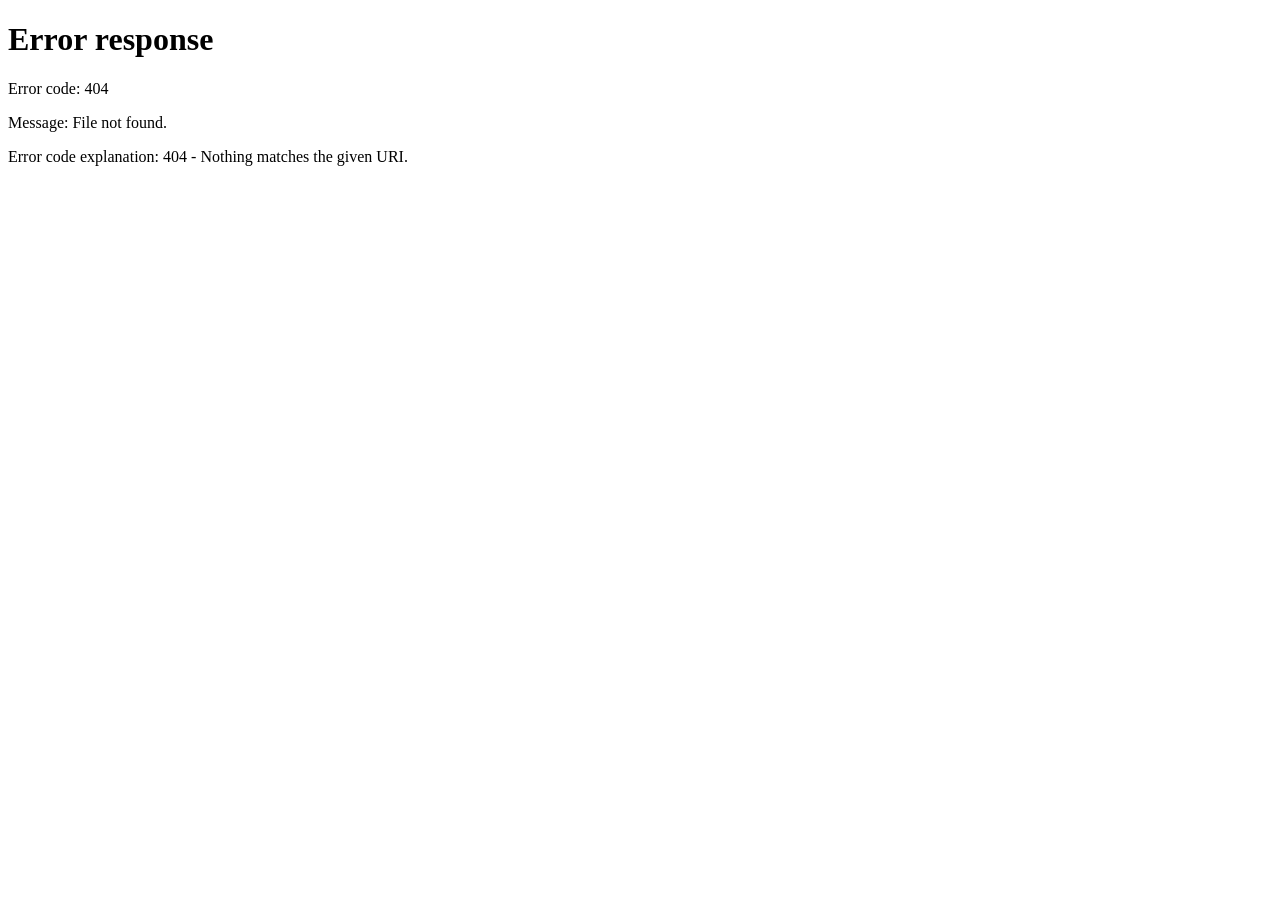
==== site/index.html @ ff88f575 "Órdenes de magnitud v1 y publicación en GitHub Pages" ====
<!doctype html>
<!-- Raíz del sitio (site/index.html). Provisional: redirige a la única exposición.
     Cuando haya una segunda, sustituir por la portada del laboratorio y quitar el noindex. -->
<html lang="es">
<head>
<meta charset="utf-8">
<meta name="viewport" content="width=device-width, initial-scale=1">
<meta name="robots" content="noindex">
<title>Laboratorio digital</title>
<script>location.replace('ordenes-de-magnitud/' + location.hash);</script>
<noscript><meta http-equiv="refresh" content="0; url=ordenes-de-magnitud/"></noscript>
<style>
  body { margin: 0; min-height: 100vh; display: grid; place-items: center; background: #070b1c; color: #eef0ff; font: 16px/1.4 system-ui, sans-serif; }
  a { color: #5ee0ff; }
</style>
</head>
<body>
<p>Laboratorio digital · <a href="ordenes-de-magnitud/">Órdenes de magnitud</a></p>
</body>
</html>
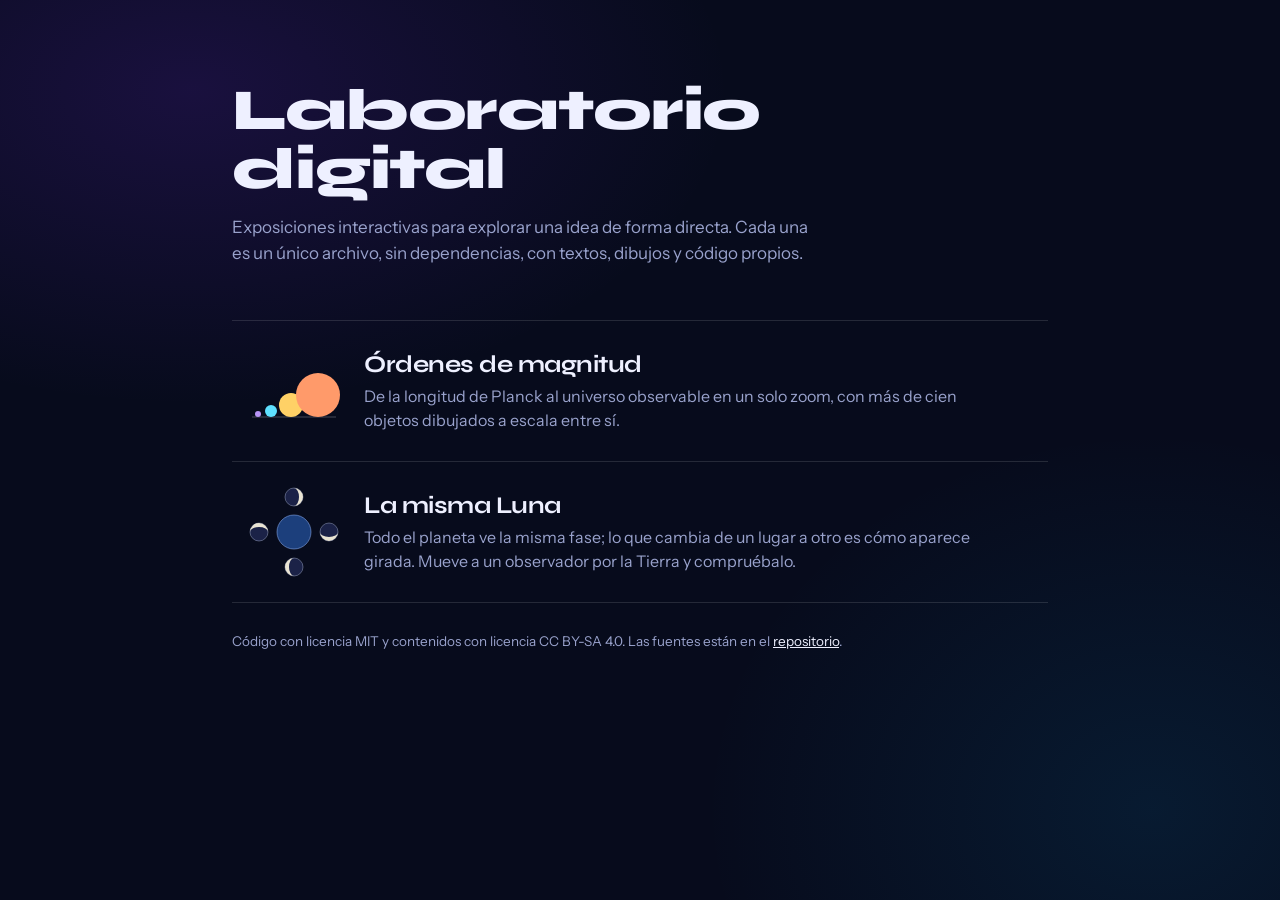
==== commit 030b9408: "La misma Luna v1, portada del laboratorio y despliegue" ====
--- a/site/index.html
+++ b/site/index.html
@@ -1,20 +1,69 @@
 <!doctype html>
-<!-- Raíz del sitio (site/index.html). Provisional: redirige a la única exposición.
-     Cuando haya una segunda, sustituir por la portada del laboratorio y quitar el noindex. -->
+<!-- Raíz del sitio (site/index.html): portada del laboratorio. Al añadir una exposición, una entrada más en la lista.
+     Los enlaces antiguos a la raíz con un objeto de Órdenes de magnitud (…/#tierra) se siguen atendiendo. -->
 <html lang="es">
 <head>
 <meta charset="utf-8">
-<meta name="viewport" content="width=device-width, initial-scale=1">
-<meta name="robots" content="noindex">
+<meta name="viewport" content="width=device-width, initial-scale=1, viewport-fit=cover">
 <title>Laboratorio digital</title>
-<script>location.replace('ordenes-de-magnitud/' + location.hash);</script>
-<noscript><meta http-equiv="refresh" content="0; url=ordenes-de-magnitud/"></noscript>
+<meta name="description" content="Exposiciones interactivas sobre ciencia y conocimiento: pequeñas aplicaciones web originales para explorar una idea de forma directa.">
+<script>if (location.hash.length > 1) location.replace('ordenes-de-magnitud/' + location.hash);</script>
+<link rel="preconnect" href="https://fonts.googleapis.com">
+<link rel="preconnect" href="https://fonts.gstatic.com" crossorigin>
+<link href="https://fonts.googleapis.com/css2?family=Instrument+Sans:wght@400;500;600&family=Syne:wght@700;800&display=swap" rel="stylesheet">
 <style>
-  body { margin: 0; min-height: 100vh; display: grid; place-items: center; background: #070b1c; color: #eef0ff; font: 16px/1.4 system-ui, sans-serif; }
-  a { color: #5ee0ff; }
+:root{
+  color-scheme:dark;
+  --void:#070b1c;--void2:#0d1330;--ink:#eef0ff;--dust:#99a2cc;--line:rgba(255,255,255,.12);--tint:#ffd166;
+  --f-display:"Syne",ui-sans-serif,system-ui,sans-serif;
+  --f-text:"Instrument Sans",ui-sans-serif,system-ui,-apple-system,"Segoe UI",sans-serif;
+  box-sizing:border-box;
+  padding-top:env(safe-area-inset-top,0px);padding-bottom:env(safe-area-inset-bottom,0px);
+}
+@media (prefers-color-scheme:dark){:root:not([data-theme="light"]){--void:#05081a;--void2:#0a0f2a}}
+:root[data-theme="dark"]{--void:#05081a;--void2:#0a0f2a}
+*,*::before,*::after{box-sizing:inherit}
+html{scroll-padding-top:env(safe-area-inset-top,0px)}
+body{margin:0;min-height:100%;background:var(--void);color:var(--ink);font-family:var(--f-text);font-size:16px;line-height:1.5;
+  background-image:radial-gradient(60% 50% at 15% 10%,rgba(109,40,217,.18),transparent 70%),radial-gradient(50% 60% at 90% 90%,rgba(14,165,233,.10),transparent 70%);background-attachment:fixed}
+main{max-width:860px;margin:0 auto;padding:clamp(40px,9vh,96px) 22px 48px}
+h1,h2{margin:0;font-family:var(--f-display);letter-spacing:-.02em}
+h1{font-weight:800;font-size:clamp(32px,6.4vw,58px);line-height:1.02}
+.lede{margin:16px 0 0;max-width:54ch;color:var(--dust);font-size:17px}
+.expos{list-style:none;margin:clamp(32px,6vh,56px) 0 0;padding:0;border-bottom:1px solid var(--line)}
+.expos li{border-top:1px solid var(--line);padding:6px 0}
+.expos a{display:grid;grid-template-columns:96px 1fr;gap:22px;align-items:center;padding:16px 14px;color:inherit;text-decoration:none;border-radius:14px;transition:background .15s}
+.expos a:hover{background:rgba(255,255,255,.05)}
+.expos a:focus-visible{outline:2px solid var(--tint);outline-offset:2px}
+.expos svg{width:96px;height:96px;display:block}
+.expos h2{font-weight:700;font-size:24px;line-height:1.15}
+.expos p{margin:6px 0 0;color:var(--dust);max-width:58ch}
+footer{margin-top:28px;color:var(--dust);font-size:13.5px}
+footer a{color:var(--ink)}
+@media (max-width:560px){
+  .expos a{grid-template-columns:64px 1fr;gap:16px;padding:12px 8px}
+  .expos svg{width:64px;height:64px}
+  .expos h2{font-size:20px}
+  .lede{font-size:16px}
+}
+@media (prefers-reduced-motion:reduce){.expos a{transition:none}}
 </style>
 </head>
 <body>
-<p>Laboratorio digital · <a href="ordenes-de-magnitud/">Órdenes de magnitud</a></p>
+<main>
+  <h1>Laboratorio digital</h1>
+  <p class="lede">Exposiciones interactivas para explorar una idea de forma directa. Cada una es un único archivo, sin dependencias, con textos, dibujos y código propios.</p>
+  <ul class="expos">
+    <li><a href="ordenes-de-magnitud/">
+      <svg viewBox="0 0 96 96" aria-hidden="true"><line x1="6" y1="74" x2="90" y2="74" stroke="rgba(255,255,255,.25)"/><circle cx="12" cy="71" r="3" fill="#b794f6"/><circle cx="25" cy="68" r="6" fill="#5ee0ff"/><circle cx="45" cy="62" r="12" fill="#ffd166"/><circle cx="72" cy="52" r="22" fill="#ff9a6a"/></svg>
+      <div><h2>Órdenes de magnitud</h2><p>De la longitud de Planck al universo observable en un solo zoom, con más de cien objetos dibujados a escala entre sí.</p></div>
+    </a></li>
+    <li><a href="la-misma-luna/">
+      <svg viewBox="0 0 96 96" aria-hidden="true"><circle cx="48" cy="48" r="17" fill="#1c3f7c" stroke="rgba(150,185,255,.5)"/><g fill="#1b2247" stroke="rgba(210,220,255,.35)"><circle cx="48" cy="13" r="9"/><circle cx="83" cy="48" r="9"/><circle cx="48" cy="83" r="9"/><circle cx="13" cy="48" r="9"/></g><g fill="#e9e4d3"><path d="M48 4a9 9 0 0 1 0 18a5 9 0 0 0 0-18z"/><path d="M48 4a9 9 0 0 1 0 18a5 9 0 0 0 0-18z" transform="rotate(90 48 48)"/><path d="M48 4a9 9 0 0 1 0 18a5 9 0 0 0 0-18z" transform="rotate(180 48 48)"/><path d="M48 4a9 9 0 0 1 0 18a5 9 0 0 0 0-18z" transform="rotate(270 48 48)"/></g></svg>
+      <div><h2>La misma Luna</h2><p>Todo el planeta ve la misma fase; lo que cambia de un lugar a otro es cómo aparece girada. Mueve a un observador por la Tierra y compruébalo.</p></div>
+    </a></li>
+  </ul>
+  <footer>Código con licencia MIT y contenidos con licencia CC BY-SA 4.0. Las fuentes están en el <a href="https://github.com/adelrvsrz-code/laboratorio-digital">repositorio</a>.</footer>
+</main>
 </body>
 </html>
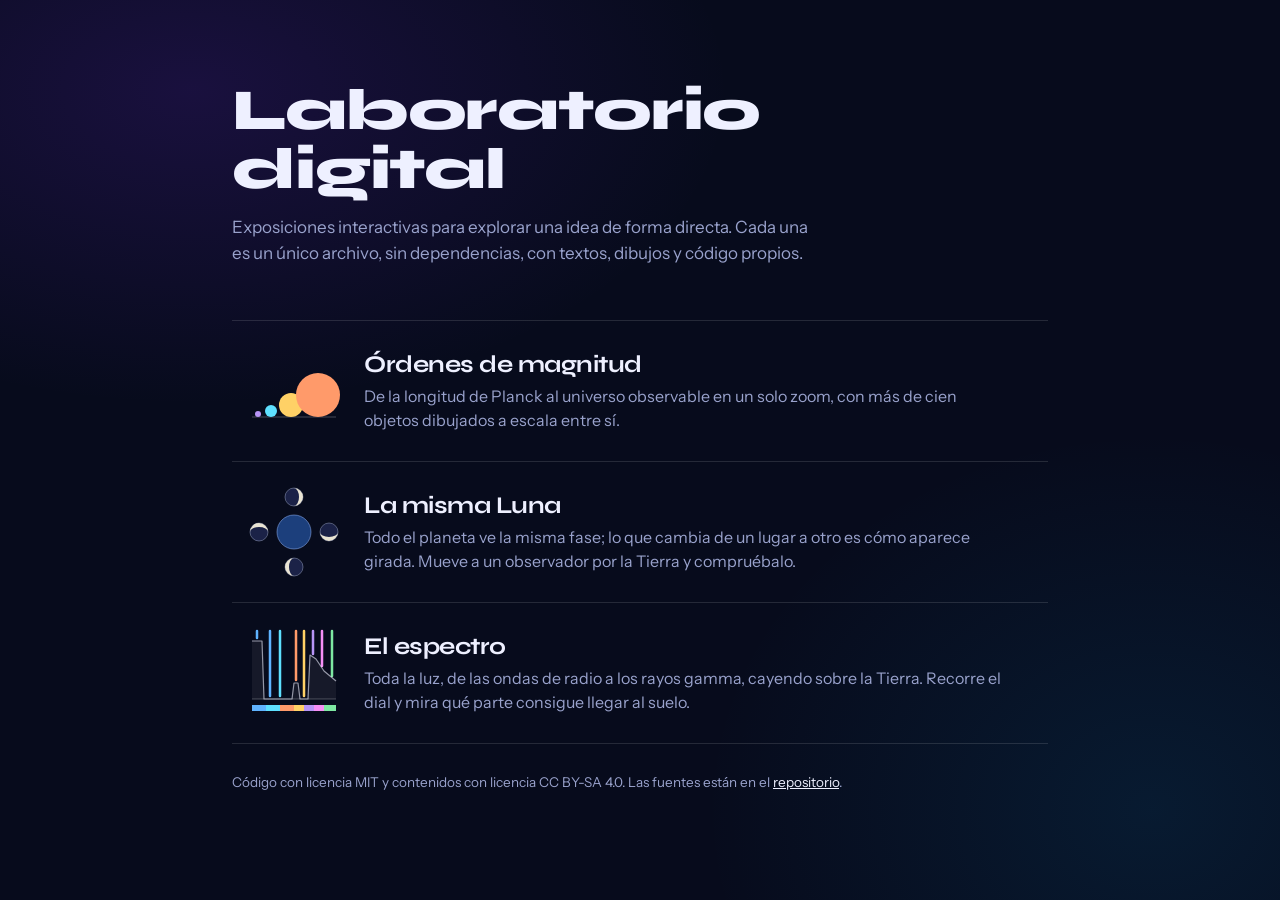
==== commit f97d5148: "El espectro v1" ====
--- a/site/index.html
+++ b/site/index.html
@@ -62,6 +62,10 @@
       <svg viewBox="0 0 96 96" aria-hidden="true"><circle cx="48" cy="48" r="17" fill="#1c3f7c" stroke="rgba(150,185,255,.5)"/><g fill="#1b2247" stroke="rgba(210,220,255,.35)"><circle cx="48" cy="13" r="9"/><circle cx="83" cy="48" r="9"/><circle cx="48" cy="83" r="9"/><circle cx="13" cy="48" r="9"/></g><g fill="#e9e4d3"><path d="M48 4a9 9 0 0 1 0 18a5 9 0 0 0 0-18z"/><path d="M48 4a9 9 0 0 1 0 18a5 9 0 0 0 0-18z" transform="rotate(90 48 48)"/><path d="M48 4a9 9 0 0 1 0 18a5 9 0 0 0 0-18z" transform="rotate(180 48 48)"/><path d="M48 4a9 9 0 0 1 0 18a5 9 0 0 0 0-18z" transform="rotate(270 48 48)"/></g></svg>
       <div><h2>La misma Luna</h2><p>Todo el planeta ve la misma fase; lo que cambia de un lugar a otro es cómo aparece girada. Mueve a un observador por la Tierra y compruébalo.</p></div>
     </a></li>
+    <li><a href="el-espectro/">
+      <svg viewBox="0 0 96 96" aria-hidden="true"><path d="M6 16H16L18 74H46L48 58H52L54 74H62L64 30L70 34L78 46L90 56V74H6z" fill="rgba(255,255,255,.06)"/><g fill="none" stroke-width="2.5" stroke-linecap="round"><path d="M11 6V13" stroke="#5fb3ff"/><path d="M24 6V71" stroke="#5fb3ff"/><path d="M34 6V71" stroke="#5ee0ff"/><path d="M50 6V55" stroke="#ff9a6a"/><path d="M58 6V71" stroke="#ffd166"/><path d="M67 6V29" stroke="#b794f6"/><path d="M76 6V41" stroke="#f58ef5"/><path d="M86 6V51" stroke="#7ee8a2"/></g><path d="M6 16H16L18 74H46L48 58H52L54 74H62L64 30L70 34L78 46L90 56" fill="none" stroke="rgba(238,240,255,.6)" stroke-width="1.2" stroke-linejoin="round"/><line x1="6" y1="74" x2="90" y2="74" stroke="rgba(255,255,255,.25)"/><g><rect x="6" y="80" width="14" height="6" fill="#5fb3ff"/><rect x="20" y="80" width="14" height="6" fill="#5ee0ff"/><rect x="34" y="80" width="14" height="6" fill="#ff9a6a"/><rect x="48" y="80" width="10" height="6" fill="#ffd166"/><rect x="58" y="80" width="10" height="6" fill="#b794f6"/><rect x="68" y="80" width="10" height="6" fill="#f58ef5"/><rect x="78" y="80" width="12" height="6" fill="#7ee8a2"/></g></svg>
+      <div><h2>El espectro</h2><p>Toda la luz, de las ondas de radio a los rayos gamma, cayendo sobre la Tierra. Recorre el dial y mira qué parte consigue llegar al suelo.</p></div>
+    </a></li>
   </ul>
   <footer>Código con licencia MIT y contenidos con licencia CC BY-SA 4.0. Las fuentes están en el <a href="https://github.com/adelrvsrz-code/laboratorio-digital">repositorio</a>.</footer>
 </main>
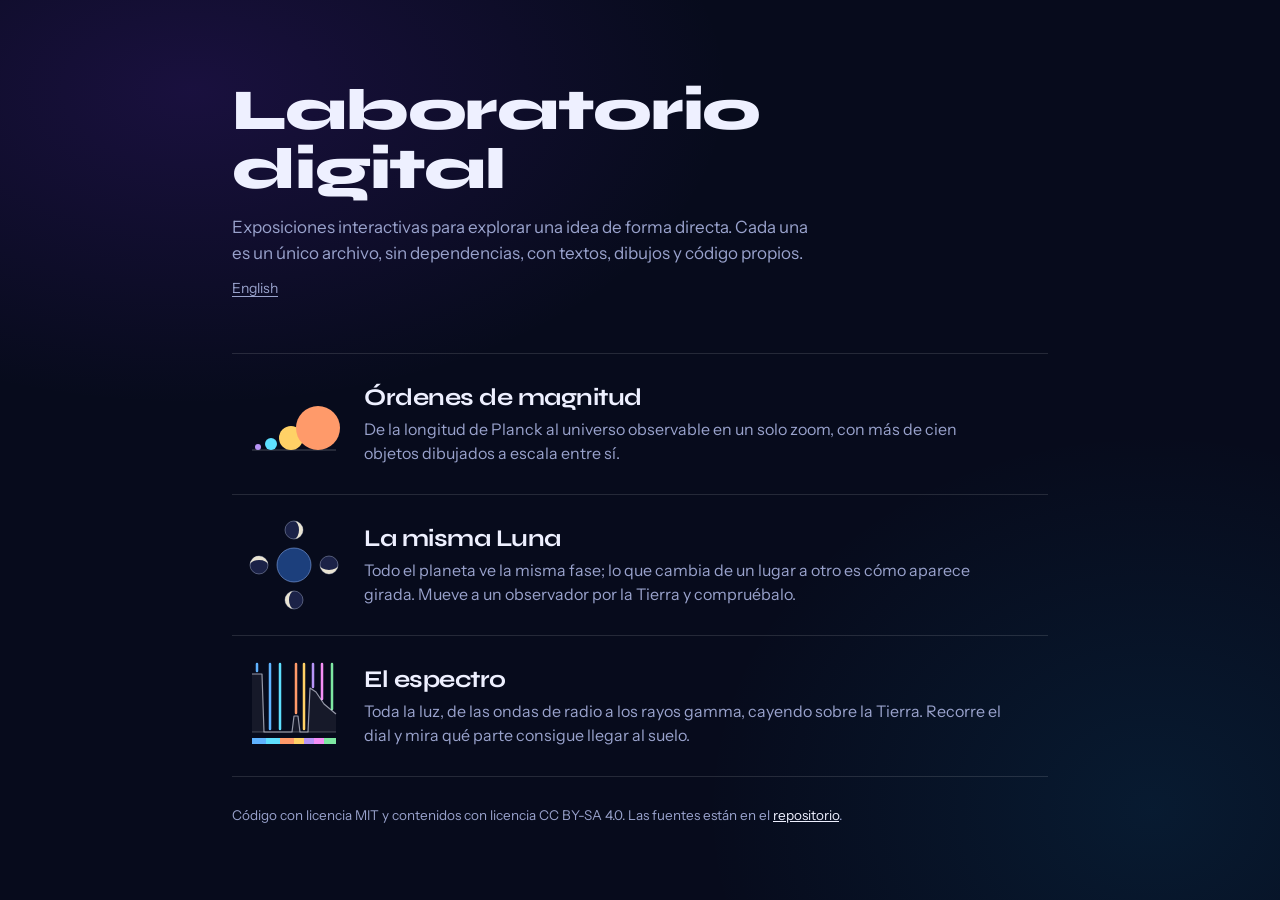
==== commit 6232f728: "Órdenes de magnitud en inglés (bilingüe 2)" ====
--- a/site/index.html
+++ b/site/index.html
@@ -1,5 +1,6 @@
 <!doctype html>
-<!-- Raíz del sitio (site/index.html): portada del laboratorio. Al añadir una exposición, una entrada más en la lista.
+<!-- Raíz del sitio (site/index.html): portada del laboratorio en español. La inglesa es site/en/index.html.
+     Al añadir una exposición, una entrada más en la lista de las dos.
      Los enlaces antiguos a la raíz con un objeto de Órdenes de magnitud (…/#tierra) se siguen atendiendo. -->
 <html lang="es">
 <head>
@@ -7,6 +8,10 @@
 <meta name="viewport" content="width=device-width, initial-scale=1, viewport-fit=cover">
 <title>Laboratorio digital</title>
 <meta name="description" content="Exposiciones interactivas sobre ciencia y conocimiento: pequeñas aplicaciones web originales para explorar una idea de forma directa.">
+<link rel="canonical" href="https://adelrvsrz-code.github.io/laboratorio-digital/">
+<link rel="alternate" hreflang="en" href="https://adelrvsrz-code.github.io/laboratorio-digital/en/">
+<link rel="alternate" hreflang="es" href="https://adelrvsrz-code.github.io/laboratorio-digital/">
+<link rel="alternate" hreflang="x-default" href="https://adelrvsrz-code.github.io/laboratorio-digital/en/">
 <script>if (location.hash.length > 1) location.replace('ordenes-de-magnitud/' + location.hash);</script>
 <link rel="preconnect" href="https://fonts.googleapis.com">
 <link rel="preconnect" href="https://fonts.gstatic.com" crossorigin>
@@ -30,6 +35,9 @@
 h1,h2{margin:0;font-family:var(--f-display);letter-spacing:-.02em}
 h1{font-weight:800;font-size:clamp(32px,6.4vw,58px);line-height:1.02}
 .lede{margin:16px 0 0;max-width:54ch;color:var(--dust);font-size:17px}
+.idioma{margin:12px 0 0;font-size:14px}
+.idioma a{color:var(--dust);text-underline-offset:3px}
+.idioma a:hover{color:var(--ink)}
 .expos{list-style:none;margin:clamp(32px,6vh,56px) 0 0;padding:0;border-bottom:1px solid var(--line)}
 .expos li{border-top:1px solid var(--line);padding:6px 0}
 .expos a{display:grid;grid-template-columns:96px 1fr;gap:22px;align-items:center;padding:16px 14px;color:inherit;text-decoration:none;border-radius:14px;transition:background .15s}
@@ -53,6 +61,7 @@
 <main>
   <h1>Laboratorio digital</h1>
   <p class="lede">Exposiciones interactivas para explorar una idea de forma directa. Cada una es un único archivo, sin dependencias, con textos, dibujos y código propios.</p>
+  <p class="idioma"><a href="en/" hreflang="en" lang="en">English</a></p>
   <ul class="expos">
     <li><a href="ordenes-de-magnitud/">
       <svg viewBox="0 0 96 96" aria-hidden="true"><line x1="6" y1="74" x2="90" y2="74" stroke="rgba(255,255,255,.25)"/><circle cx="12" cy="71" r="3" fill="#b794f6"/><circle cx="25" cy="68" r="6" fill="#5ee0ff"/><circle cx="45" cy="62" r="12" fill="#ffd166"/><circle cx="72" cy="52" r="22" fill="#ff9a6a"/></svg>
